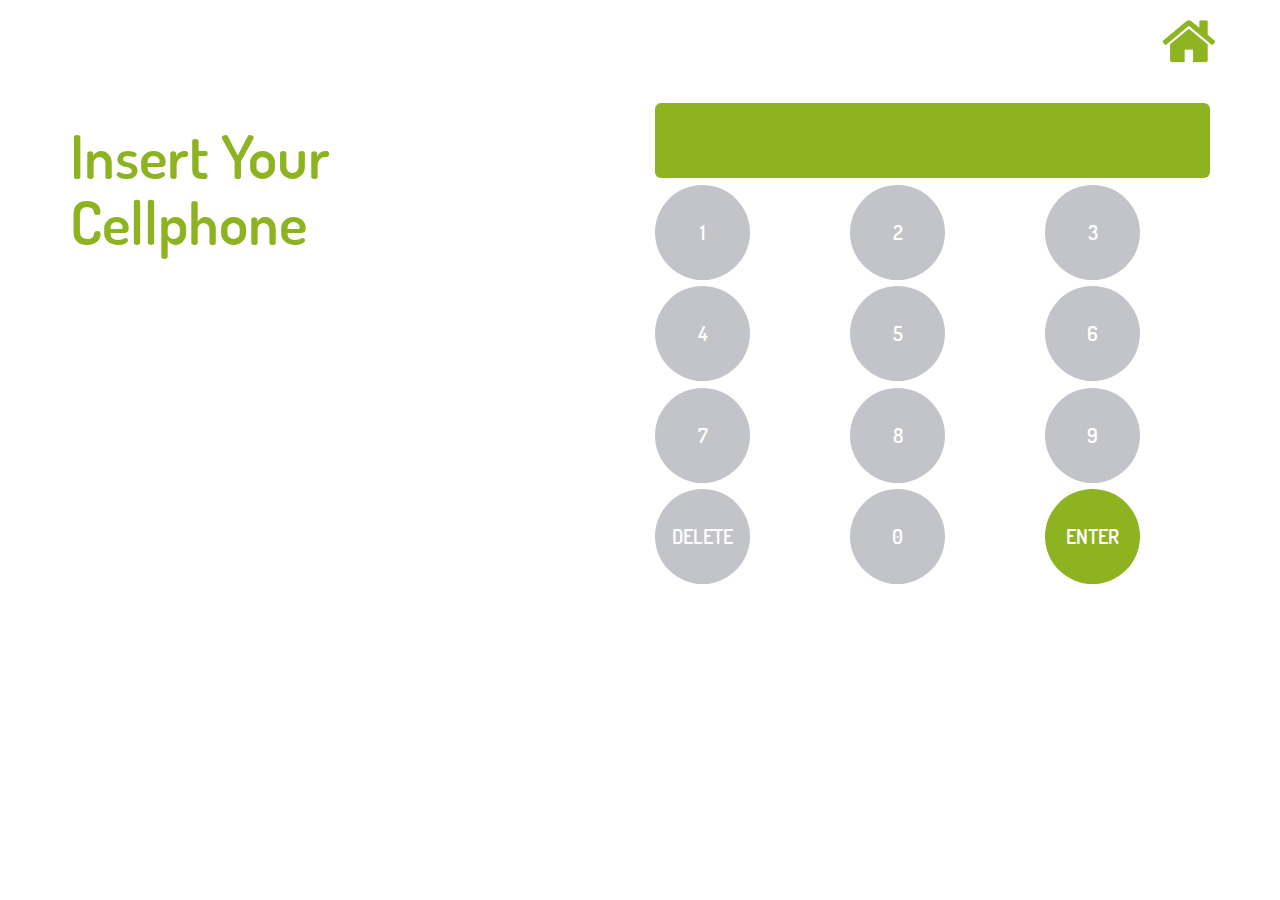
==== cellphone.html @ b0b9cbd7 "initial" ====
<html>
  <head>
  	<link rel="stylesheet" type="text/css" href="css/app.css">
  	<link rel="stylesheet" type="text/css" href="css/bootstrap.min.css">
  </head>
  <body>
  	<br>
  	<div class="text-right home-right">
  		<a href="home.html"><img src="img/icon-home.png"></a>
  	</div>
  	<div class="container content text-center">
  		<div class="row">
  			<div class="col-sm-6">
  				<h1 class="green bold text-left">Insert Your <br>Cellphone</h1>
  			</div>
  			<div class="col-sm-6 device">
          <form action="sms.html">
  				<input class="input-lg device-input" readonly></input>
  				<div class="row">
  					<div class="col-sm-4">
  						<ul class="list-unstyled">
  							<li class="number"><a href="#">1</a></li>
  							<li class="number"><a href="#">4</a></li>
  							<li class="number"><a href="#">7</a></li>
  							<li class="delete"><a href="#">DELETE</a></li>
  						</ul>  					
  					</div>
  					<div class="col-sm-4">
  						<ul class="list-unstyled">
  							<li class="number"><a href="#">2</a></li>
  							<li class="number"><a href="#">5</a></li>
  							<li class="number"><a href="#">8</a></li>
  							<li class="number"><a href="#">0</a></li>
  						</ul>
  					</div>
  					<div class="col-sm-4">
  						<ul class="list-unstyled">
  							<li class="number"><a href="#">3</a></li>
  							<li class="number"><a href="#">6</a></li>
  							<li class="number"><a href="#">9</a></li>
  							<li class="green-bg enter"><a href="#">ENTER</a></li>
  						</ul>
  					</div>
  				</div>
        </form>
  			</div>
  		</div>
  	</div>
    <script type="text/javascript" src="js/jquery 1.11.3.min.js"></script>
    <script type="text/javascript" src="js/global.js"></script>
  </body>
</html>
---- css/app.css ----
@font-face {
  font-family: 'Dosis';

  src: url('../fonts/Dosis-ExtraLight.ttf');
  src: url('../fonts/Dosis-Medium.ttf');
  src: url('../fonts/Dosis-Regular.ttf');
  src: url('../fonts/Dosis-SemiBold.ttf');
}

@font-face{
	font-family: 'Dosis Bold';
	src: url('../fonts/Dosis-Bold.ttf');
  src: url('../fonts/Dosis-ExtraBold.ttf');
}
body{
	font-family: 'Dosis' !important;
	padding: 0px;
	margin: 0px;
}
strong{
	font-family: 'Dosis Bold' !important;
}

body a:hover{
	text-decoration: none;
}

.left-bar{
	background: #99b236;
  position: absolute;
  width: 163px;
  height: 100%;
  border-radius: 0px 30px 30px 0px;
  -webkit-border-radius: 0px 30px 30px 0px;
  text-align: center;
  opacity: 0.8;
}

.left-bar ul li{
  height: 30%;
}

.left-bar a{
	color: #fff; 
	padding-top: 30px; 
	display: block; 
	padding-top: 75px;
}

.left-bar a span{
	margin-top: 5px;
	display: block;
	font-size: 20px;
	font-weight: bold;
}

a:visited, a:hover, a:focus{
	text-decoration: none;
}

.title img{
	width: 491px;
	height: 75px;
}

.menu-btn{
	margin: auto;
	margin-top: 20px;
	border-radius: 50%;
	width: 75px;
	height: 75px;
	background: #fff;
	text-align: center;
	padding: 5px;
}

.menu-btn img{margin: auto;margin-top: 8px;}

.home h1{
	text-align: center;
	font-size: 150px !important;
	font-weight: bold;
	color: #99b236;
	margin-top: 30px;
}

.home .content{text-align: center;}

.title{
	width: 100%; 
	text-align: center; 
	margin-top: 50px;	
}

.green {
	color: #8eb321;
}

.green-bg {
	background-color: #8eb321 !important;
}

.gray-bg {
	background-color: #9b9a9f;
	/*5b5b5f*/
}

.white {
	color: #fff;
}

.bold {
	font-weight: bold;
}

.btn-submit{
	display: block;
	padding-top: 61px !important;
	font-size: 20px !important;
	width: 150px;
	height: 150px;
	background: #99b236;
	color: #fff;
	border-radius: 50% !important;
	-webkit-border-radius: 50% !important;
}

.buy-btn{
	margin-top: 100px;
}

.text-right {
	padding-right: 5%;
}

input {
	width: 100%;
	background-color: #8eb321;
	border: none;
	border-radius: 10px;
	height: 5%;
}

.container.content{
	padding-top: 40px;
}

.content li a {
	color: #fff;
}

.content li {
	background-color: #c3c4c9;
	padding: 30% 0%;
	margin: 4% 0%;
	border-radius: 50%;
}
.content h1, .content5 h1, .content6 h1 {
	font-size: 60px;
}

.device-input{height: 75px !important; color: #fff; font-size: 25px !important;}
.device li{font-size: 20px; padding-top: 33px;}
.device ul li{width: 95px; height: 95px;}

.content5, .content6 {
	padding: 3% 0%;
}
.content5 img, .content6 img {
	width: 40px;
	margin-right: 5px; 
	height: 40px;
}

body th, body td {
	padding: 0px 15px;
	border-style: none solid;
	border-color: #8eb321;
	text-align: center;
}

.clearfix {
	border: 1px solid #fff;
}
.lock, .check {
	display: inline-flex;
	width: 100%;
	padding: 1% 0% 0% 3%;
}
.lock p, .lock table {
	margin-right: 5%;
}
.lock th, .lock td {
	border-color: #fff;
}
.content5 button {
	border-radius: 20px;
	border: 3px solid;
	height: 40px;
}
.content5 button img {
	width: 20px;
}

.content5 button.unlock{padding: 5px 10px;}
.content5 button.unlock img{height: 20px;}

.continue {
	margin-top: 20px;
}
.continue a {
	border-radius: 50%;
	padding: 42px 10px;
	display: block;
  margin: auto;
  width: 100px;
  height: 100px;
}
.user {
	display: inline-flex;
}
.user .table1 {
	margin-left: 50px;
}

.down-arrow::before{
	background-image: url('../img/icon-down_arrow.png');
	background-size: 40px 40px;
	width: 40px;
	height: 40px;
	content: "";
	display: inline-block;
}

.scanner{
	font-size: 40px !important;
	text-align: center;
}

.barcode-area{
	background: url('../img/scanner.png') no-repeat center;
	height: 320px;
}

.barcode-area-wallet{
	background: url('../img/phone-barcode.png') no-repeat center;
	background-size: 200px 300px;
	height: 300px;
	margin-bottom: 30px;
}

.card-area{
	background: url('../img/icon-id_card.png') no-repeat center;
	background-size: 300px 250px;
	height: 250px;
}

.bill-right{
	background: url('../img/money.png') no-repeat center;
	background-size: 300px 250px;
	height: 350px;	
}

.confirm-area{
	height: 250px;
}
.confirm-area img{width: 450px; margin-left: 45px;}

.bill-left{font-size: 30px; padding-top: 100px;}
.content-text{
	padding-top: 50px;
	text-align: center;
	font-size: 25px;
}
.money{font-size: 35px;}

.congratulation{
	position: absolute;
	right: 100px;
	top: 0px;
  background: url('../img/phone2.png') no-repeat center;
	background-size: 150px 450px;
	height: 450px;
	width: 150px;
}

.box-congratz h1{
	font-size: 80px !important;
}
.box-congratz p{font-size: 25px; margin: 0px; font-family: 'Dosis';}
.congratz-footer{font-size: 30px; margin-top: 75px; font-family: 'Dosis';}

a:visited, a:hover, a:focus {
    text-decoration: none !important;
}

.device a:visited{
	color: #fff !important;
}

.left-bar a:visited, .btn-submit, .continue a{
  color: #fff !important;
}

.scanner a:hover{
	color: #9b9a9f;
}
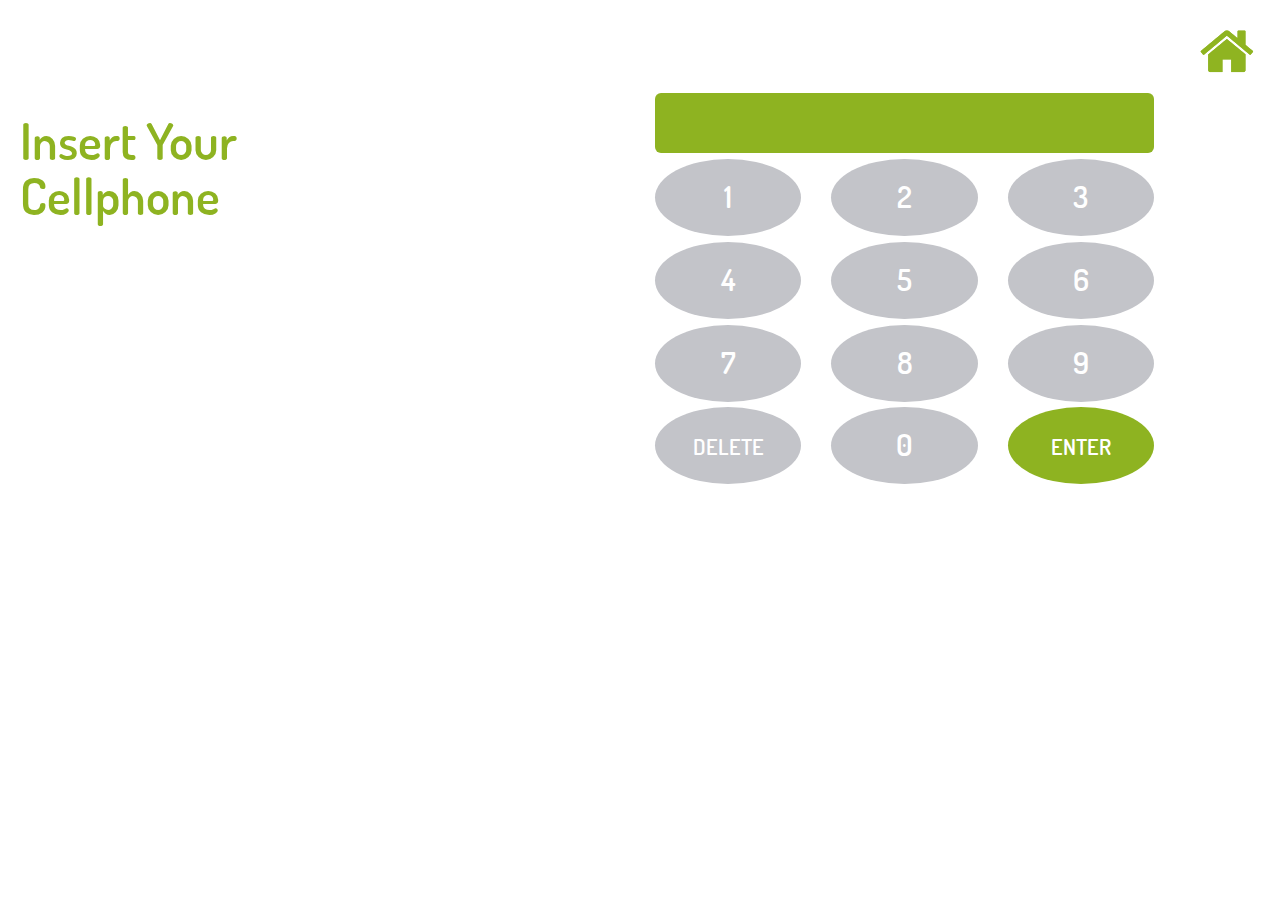
==== commit 6d8cc997: "fixed style for 785x480" ====
--- a/cellphone.html
+++ b/cellphone.html
@@ -8,12 +8,12 @@
   	<div class="text-right home-right">
   		<a href="home.html"><img src="img/icon-home.png"></a>
   	</div>
-  	<div class="container content text-center">
+  	<div class="c-device content text-center">
   		<div class="row">
   			<div class="col-sm-6">
   				<h1 class="green bold text-left">Insert Your <br>Cellphone</h1>
   			</div>
-  			<div class="col-sm-6 device">
+  			<div class="col-sm-5 device">
           <form action="sms.html">
   				<input class="input-lg device-input" readonly></input>
   				<div class="row">
--- a/css/app.css
+++ b/css/app.css
@@ -16,6 +16,7 @@
 	font-family: 'Dosis' !important;
 	padding: 0px;
 	margin: 0px;
+	overflow: hidden;
 }
 strong{
 	font-family: 'Dosis Bold' !important;
@@ -44,7 +45,7 @@
 	color: #fff; 
 	padding-top: 30px; 
 	display: block; 
-	padding-top: 75px;
+	padding-top: 20px;
 }
 
 .left-bar a span{
@@ -59,8 +60,8 @@
 }
 
 .title img{
-	width: 491px;
-	height: 75px;
+	width: 450px;
+	height: 60px;
 }
 
 .menu-btn{
@@ -76,9 +77,12 @@
 
 .menu-btn img{margin: auto;margin-top: 8px;}
 
+.home-right{
+	margin-top: 10px;
+}
 .home h1{
 	text-align: center;
-	font-size: 150px !important;
+	font-size: 130px !important;
 	font-weight: bold;
 	color: #99b236;
 	margin-top: 30px;
@@ -89,7 +93,7 @@
 .title{
 	width: 100%; 
 	text-align: center; 
-	margin-top: 50px;	
+	margin-top: 15px;	
 }
 
 .green {
@@ -126,11 +130,11 @@
 }
 
 .buy-btn{
-	margin-top: 100px;
+	margin-top: 40px;
 }
 
 .text-right {
-	padding-right: 5%;
+	padding-right: 2%;
 }
 
 input {
@@ -156,16 +160,22 @@
 	border-radius: 50%;
 }
 .content h1, .content5 h1, .content6 h1 {
-	font-size: 60px;
-}
-
-.device-input{height: 75px !important; color: #fff; font-size: 25px !important;}
-.device li{font-size: 20px; padding-top: 33px;}
-.device ul li{width: 95px; height: 95px;}
+	font-size: 50px;
+}
+
+.device-input{height: 60px !important; color: #fff; font-size: 25px !important;}
+.device li.number{font-size: 30px; padding-top: 17px;}
+.device li.delete, .device li.enter{font-size: 22px; padding-top: 24px;}
+
+.device ul li{width: 100%; height: 77px;}
 
 .content5, .content6 {
-	padding: 3% 0%;
-}
+
+}
+
+.content5 h2, .content5 h1{margin: 5px 0px;}
+.content6 h2, .content6 h1{margin: 5px 0px;}
+
 .content5 img, .content6 img {
 	width: 40px;
 	margin-right: 5px; 
@@ -206,7 +216,7 @@
 .content5 button.unlock img{height: 20px;}
 
 .continue {
-	margin-top: 20px;
+	margin-top: 15px;
 }
 .continue a {
 	border-radius: 50%;
@@ -239,20 +249,20 @@
 
 .barcode-area{
 	background: url('../img/scanner.png') no-repeat center;
-	height: 320px;
+	height: 250px;
 }
 
 .barcode-area-wallet{
 	background: url('../img/phone-barcode.png') no-repeat center;
-	background-size: 200px 300px;
-	height: 300px;
+	background-size: 200px 235px;
+	height: 235px;
 	margin-bottom: 30px;
 }
 
 .card-area{
 	background: url('../img/icon-id_card.png') no-repeat center;
-	background-size: 300px 250px;
-	height: 250px;
+	background-size: 300px 188px;
+	height: 195px;
 }
 
 .bill-right{
@@ -262,9 +272,9 @@
 }
 
 .confirm-area{
-	height: 250px;
-}
-.confirm-area img{width: 450px; margin-left: 45px;}
+	height: 195px;
+}
+.confirm-area img{width: 345px; margin-left: 45px;}
 
 .bill-left{font-size: 30px; padding-top: 100px;}
 .content-text{
@@ -276,7 +286,7 @@
 
 .congratulation{
 	position: absolute;
-	right: 100px;
+	right: 50px;
 	top: 0px;
   background: url('../img/phone2.png') no-repeat center;
 	background-size: 150px 450px;
@@ -298,10 +308,14 @@
 	color: #fff !important;
 }
 
-.left-bar a:visited, .btn-submit, .continue a{
+.left-bar a:visited, .left-bar a:hover, .btn-submit, .continue a{
   color: #fff !important;
 }
 
 .scanner a:hover{
 	color: #9b9a9f;
-}+}
+
+.c-device{padding: 20px;}
+.no-margin{margin: 0px;}
+.verify h2{font-size: 40px;}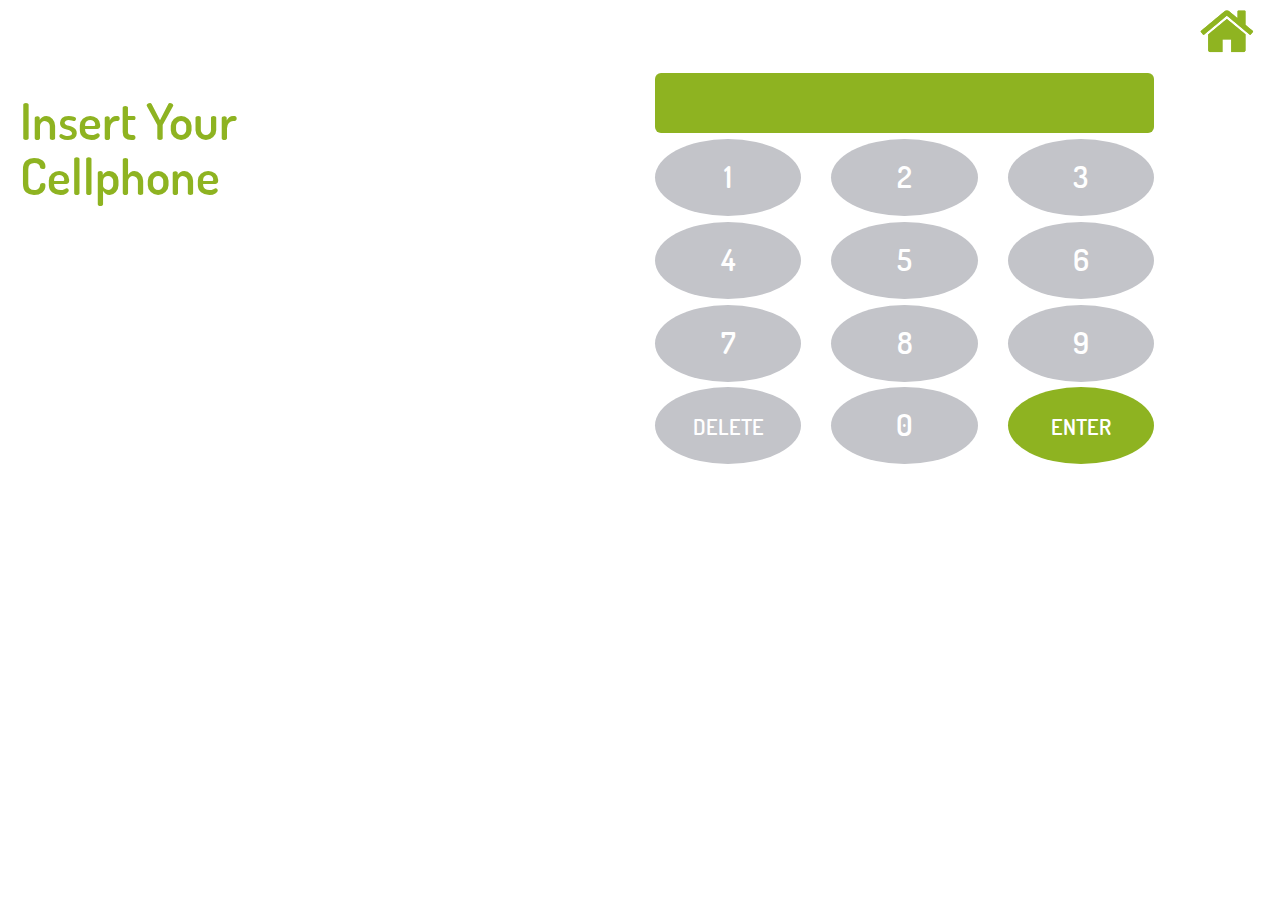
==== commit c556dadd: "fixed small" ====
--- a/cellphone.html
+++ b/cellphone.html
@@ -4,7 +4,6 @@
   	<link rel="stylesheet" type="text/css" href="css/bootstrap.min.css">
   </head>
   <body>
-  	<br>
   	<div class="text-right home-right">
   		<a href="home.html"><img src="img/icon-home.png"></a>
   	</div>
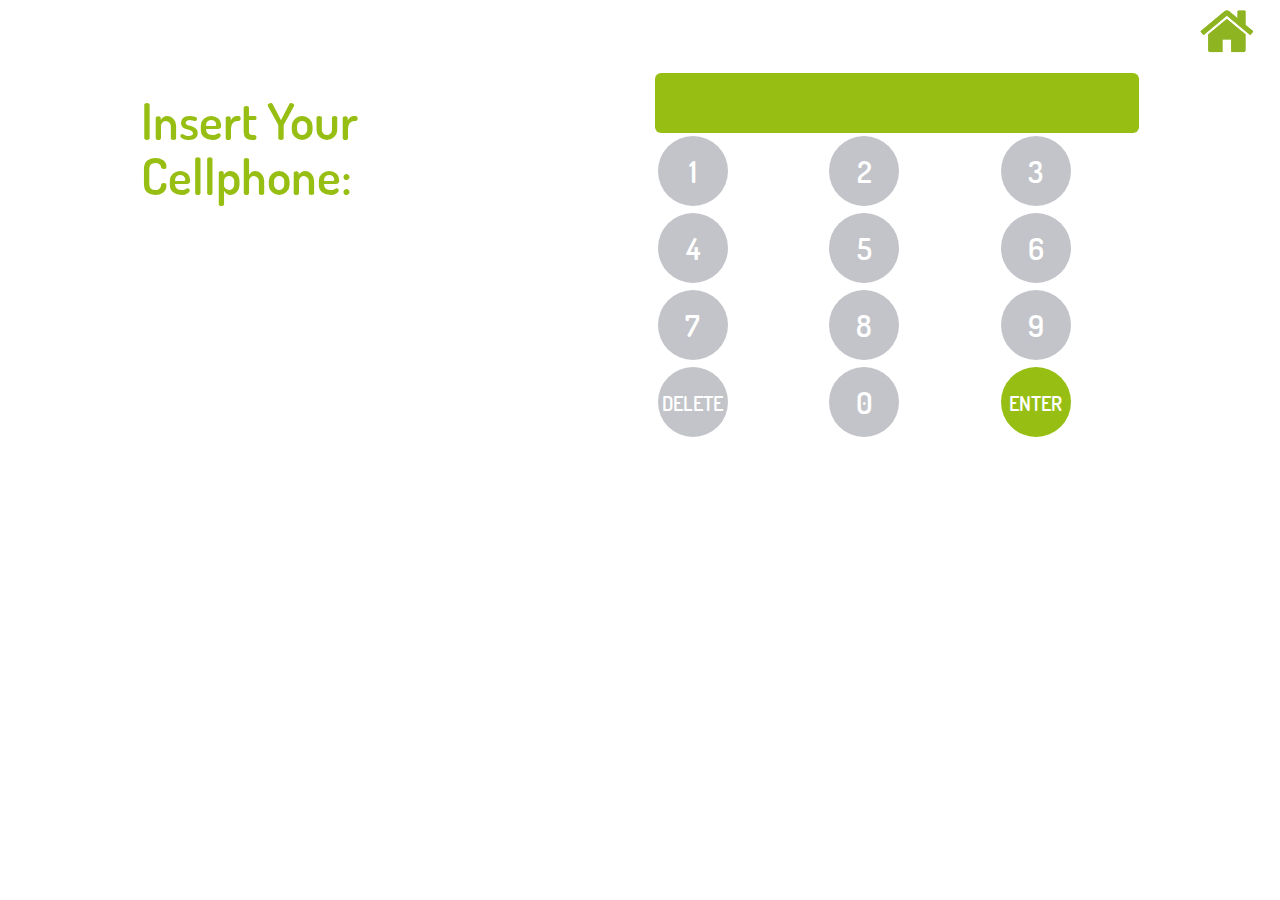
==== commit cec4f971: "fixed style" ====
--- a/cellphone.html
+++ b/cellphone.html
@@ -1,51 +1,53 @@
 <html>
-  <head>
-  	<link rel="stylesheet" type="text/css" href="css/app.css">
-  	<link rel="stylesheet" type="text/css" href="css/bootstrap.min.css">
-  </head>
-  <body>
-  	<div class="text-right home-right">
-  		<a href="home.html"><img src="img/icon-home.png"></a>
-  	</div>
-  	<div class="c-device content text-center">
-  		<div class="row">
-  			<div class="col-sm-6">
-  				<h1 class="green bold text-left">Insert Your <br>Cellphone</h1>
-  			</div>
-  			<div class="col-sm-5 device">
-          <form action="sms.html">
-  				<input class="input-lg device-input" readonly></input>
-  				<div class="row">
-  					<div class="col-sm-4">
-  						<ul class="list-unstyled">
-  							<li class="number"><a href="#">1</a></li>
-  							<li class="number"><a href="#">4</a></li>
-  							<li class="number"><a href="#">7</a></li>
-  							<li class="delete"><a href="#">DELETE</a></li>
-  						</ul>  					
-  					</div>
-  					<div class="col-sm-4">
-  						<ul class="list-unstyled">
-  							<li class="number"><a href="#">2</a></li>
-  							<li class="number"><a href="#">5</a></li>
-  							<li class="number"><a href="#">8</a></li>
-  							<li class="number"><a href="#">0</a></li>
-  						</ul>
-  					</div>
-  					<div class="col-sm-4">
-  						<ul class="list-unstyled">
-  							<li class="number"><a href="#">3</a></li>
-  							<li class="number"><a href="#">6</a></li>
-  							<li class="number"><a href="#">9</a></li>
-  							<li class="green-bg enter"><a href="#">ENTER</a></li>
-  						</ul>
-  					</div>
-  				</div>
-        </form>
-  			</div>
-  		</div>
-  	</div>
-    <script type="text/javascript" src="js/jquery 1.11.3.min.js"></script>
-    <script type="text/javascript" src="js/global.js"></script>
-  </body>
+<head>
+ <link rel="stylesheet" type="text/css" href="css/app.css">
+ <link rel="stylesheet" type="text/css" href="css/bootstrap.min.css">
+</head>
+<body>
+ <div class="text-right home-right">
+  <a href="home.html"><img src="img/icon-home.png"></a>
+</div>
+<div class="c-device content text-center">
+  <div class="row">
+    <div class="col-sm-10 col-sm-offset-1">
+      <div class="col-sm-6">
+      <h1 class="green bold text-left">Insert Your <br>Cellphone:</h1>
+    </div>
+    <div class="col-sm-6 device">
+      <form action="sms.html">
+        <input class="input-lg device-input" readonly></input>
+        <div class="row">
+         <div class="col-sm-4">
+          <ul class="list-unstyled">
+           <li class="number"><a href="#">1</a></li>
+           <li class="number"><a href="#">4</a></li>
+           <li class="number"><a href="#">7</a></li>
+           <li class="delete"><a href="#">DELETE</a></li>
+         </ul>  					
+       </div>
+       <div class="col-sm-4">
+        <ul class="list-unstyled">
+         <li class="number"><a href="#">2</a></li>
+         <li class="number"><a href="#">5</a></li>
+         <li class="number"><a href="#">8</a></li>
+         <li class="number"><a href="#">0</a></li>
+       </ul>
+     </div>
+     <div class="col-sm-4">
+      <ul class="list-unstyled">
+       <li class="number"><a href="#">3</a></li>
+       <li class="number"><a href="#">6</a></li>
+       <li class="number"><a href="#">9</a></li>
+       <li class="enter"><a href="#" class="green-bg">ENTER</a></li>
+     </ul>
+   </div>
+ </div>
+</form>
+</div>
+</div>
+</div>
+</div>
+<script type="text/javascript" src="js/jquery 1.11.3.min.js"></script>
+<script type="text/javascript" src="js/global.js"></script>
+</body>
 </html>--- a/css/app.css
+++ b/css/app.css
@@ -27,14 +27,13 @@
 }
 
 .left-bar{
-	background: #99b236;
+	background: #97be13;
   position: absolute;
-  width: 163px;
+  width: 120px;
   height: 100%;
   border-radius: 0px 30px 30px 0px;
   -webkit-border-radius: 0px 30px 30px 0px;
   text-align: center;
-  opacity: 0.8;
 }
 
 .left-bar ul li{
@@ -57,11 +56,6 @@
 
 a:visited, a:hover, a:focus{
 	text-decoration: none;
-}
-
-.title img{
-	width: 450px;
-	height: 60px;
 }
 
 .menu-btn{
@@ -82,10 +76,11 @@
 }
 .home h1{
 	text-align: center;
-	font-size: 130px !important;
+	font-size: 120px !important;
 	font-weight: bold;
-	color: #99b236;
+	color: #97be13;
 	margin-top: 30px;
+	font-family: 'Dosis Bold';
 }
 
 .home .content{text-align: center;}
@@ -97,15 +92,15 @@
 }
 
 .green {
-	color: #8eb321;
+	color: #97be13;
 }
 
 .green-bg {
-	background-color: #8eb321 !important;
+	background-color: #97be13 !important;
 }
 
 .gray-bg {
-	background-color: #9b9a9f;
+	background-color: #9b9a9f !important;
 	/*5b5b5f*/
 }
 
@@ -118,17 +113,35 @@
 }
 
 .btn-submit{
+  padding: 6px 10px !important;
+	margin-top: 10px;
 	display: block;
-	padding-top: 61px !important;
+	padding-top: 45px !important;
 	font-size: 20px !important;
-	width: 150px;
-	height: 150px;
-	background: #99b236;
+	width: 120px;
+	height: 120px;
+	background: #97be13;
 	color: #fff;
 	border-radius: 50% !important;
 	-webkit-border-radius: 50% !important;
 }
 
+
+.btn-submit:hover, .unlock:hover{
+	color: #ffffff;
+  background-color: #7a990f !important;
+  border-color: #586f0b;
+}
+
+.btn-retake:hover{
+  background: #5b5b5f !important;
+}
+
+.scanner a:hover{
+	color: #7a990f;
+}
+
+
 .buy-btn{
 	margin-top: 40px;
 }
@@ -139,7 +152,7 @@
 
 input {
 	width: 100%;
-	background-color: #8eb321;
+	background-color: #97be13;
 	border: none;
 	border-radius: 10px;
 	height: 5%;
@@ -153,19 +166,25 @@
 	color: #fff;
 }
 
-.content li {
+.content li.number a, .content li.delete a, .content li.enter a{
 	background-color: #c3c4c9;
-	padding: 30% 0%;
-	margin: 4% 0%;
+	padding-top: 15px;
+	display: block;
+	width: 70px;
+	height: 70px;
 	border-radius: 50%;
 }
+
+.content li.delete a, .content li.enter a{padding-top: 22px;}
+
 .content h1, .content5 h1, .content6 h1 {
 	font-size: 50px;
 }
 
 .device-input{height: 60px !important; color: #fff; font-size: 25px !important;}
-.device li.number{font-size: 30px; padding-top: 17px;}
-.device li.delete, .device li.enter{font-size: 22px; padding-top: 24px;}
+.device li{padding: 3px;}
+.device li.number{font-size: 30px;}
+.device li.delete, .device li.enter{font-size: 20px;}
 
 .device ul li{width: 100%; height: 77px;}
 
@@ -185,7 +204,7 @@
 body th, body td {
 	padding: 0px 15px;
 	border-style: none solid;
-	border-color: #8eb321;
+	border-color: #97be13;
 	text-align: center;
 }
 
@@ -238,9 +257,25 @@
 	background-size: 40px 40px;
 	width: 40px;
 	height: 40px;
+	margin-top: 10px;
+	margin-left: 10px;
+	position: absolute;
 	content: "";
 	display: inline-block;
 }
+
+.down-arrow-hover::before{
+	background-image: url('../img/icon-down_arrow-hover.png');
+	background-size: 40px 40px;
+	width: 40px;
+	height: 40px;
+	margin-top: 10px;
+	margin-left: 10px;
+	position: absolute;
+	content: "";
+	display: inline-block;
+}
+
 
 .scanner{
 	font-size: 40px !important;
@@ -250,18 +285,20 @@
 .barcode-area{
 	background: url('../img/scanner.png') no-repeat center;
 	height: 250px;
+	margin-bottom: 10px;
 }
 
 .barcode-area-wallet{
 	background: url('../img/phone-barcode.png') no-repeat center;
-	background-size: 200px 235px;
+	background-size: 160px 235px;
 	height: 235px;
 	margin-bottom: 30px;
 }
 
 .card-area{
+	margin-top: 10px;
 	background: url('../img/icon-id_card.png') no-repeat center;
-	background-size: 300px 188px;
+	background-size: 250px 188px;
 	height: 195px;
 }
 
@@ -312,10 +349,13 @@
   color: #fff !important;
 }
 
-.scanner a:hover{
-	color: #9b9a9f;
-}
 
 .c-device{padding: 20px;}
 .no-margin{margin: 0px;}
-.verify h2{font-size: 40px;}+.verify h2{font-size: 40px;}
+.left-bar a:hover{
+	color: #7a990f !important;
+}
+.no-padding-right{
+  padding-right: 0px;
+}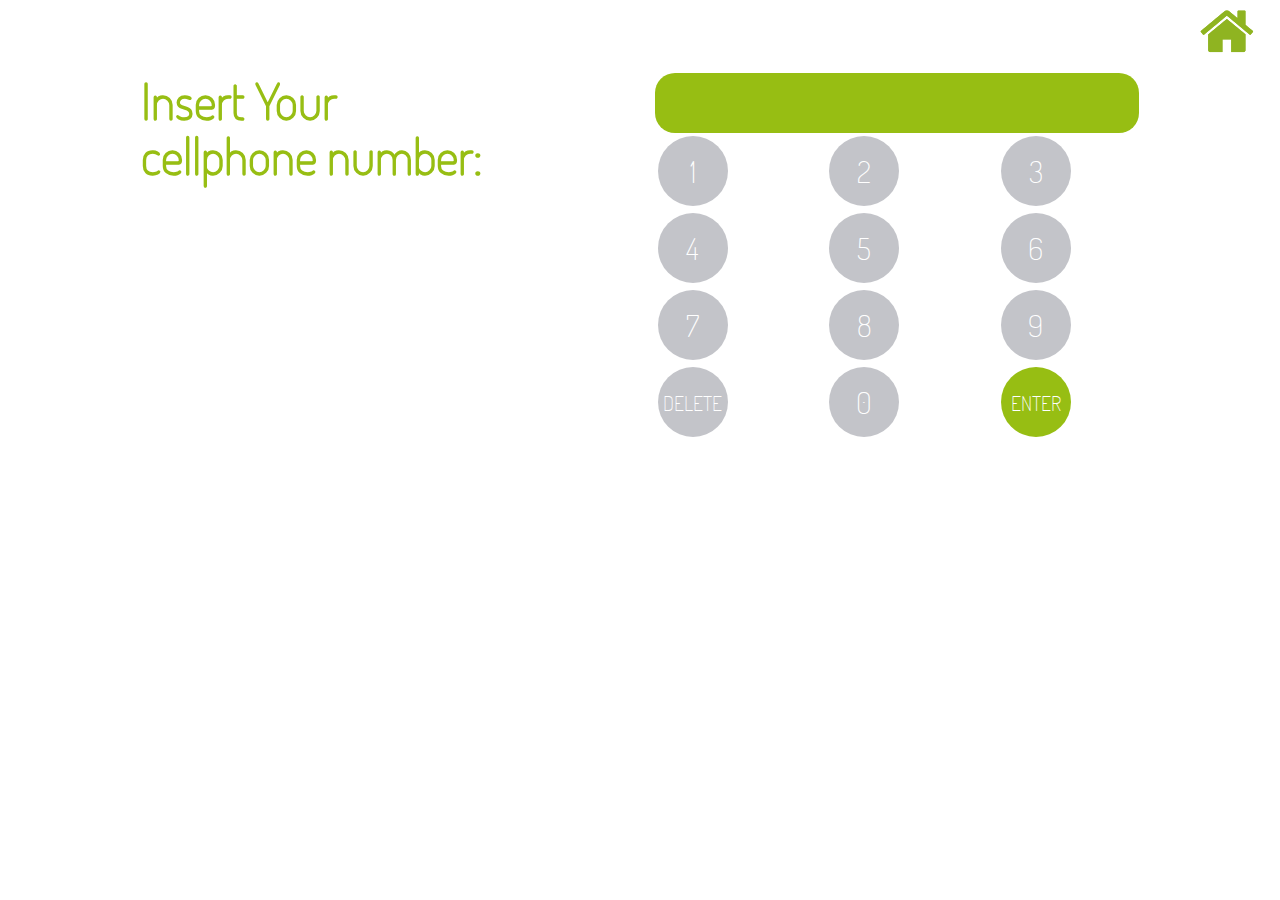
==== commit 66755f18: "feedback #1" ====
--- a/cellphone.html
+++ b/cellphone.html
@@ -11,7 +11,7 @@
   <div class="row">
     <div class="col-sm-10 col-sm-offset-1">
       <div class="col-sm-6">
-      <h1 class="green bold text-left">Insert Your <br>Cellphone:</h1>
+      <h1 class="green bold text-left no-margin">Insert Your <br>cellphone number:</h1>
     </div>
     <div class="col-sm-6 device">
       <form action="sms.html">
--- a/css/app.css
+++ b/css/app.css
@@ -1,12 +1,15 @@
 @font-face {
   font-family: 'Dosis';
 
+  src: url('../fonts/Dosis-Regular.ttf');
+  src: url('../fonts/Dosis-Medium.ttf');
   src: url('../fonts/Dosis-ExtraLight.ttf');
-  src: url('../fonts/Dosis-Medium.ttf');
-  src: url('../fonts/Dosis-Regular.ttf');
-  src: url('../fonts/Dosis-SemiBold.ttf');
-}
-
+}
+
+@font-face{
+	font-family: 'Dosis Semibold';
+	src: url('../fonts/Dosis-SemiBold.ttf');
+}
 @font-face{
 	font-family: 'Dosis Bold';
 	src: url('../fonts/Dosis-Bold.ttf');
@@ -80,7 +83,7 @@
 	font-weight: bold;
 	color: #97be13;
 	margin-top: 30px;
-	font-family: 'Dosis Bold';
+	font-family: 'Dosis Semibold';
 }
 
 .home .content{text-align: center;}
@@ -88,7 +91,7 @@
 .title{
 	width: 100%; 
 	text-align: center; 
-	margin-top: 15px;	
+	margin-top: 30px;	
 }
 
 .green {
@@ -181,7 +184,7 @@
 	font-size: 50px;
 }
 
-.device-input{height: 60px !important; color: #fff; font-size: 25px !important;}
+.device-input{height: 60px !important; color: #fff; font-size: 25px !important; border-radius: 20px !important;}
 .device li{padding: 3px;}
 .device li.number{font-size: 30px;}
 .device li.delete, .device li.enter{font-size: 20px;}
@@ -304,8 +307,11 @@
 
 .bill-right{
 	background: url('../img/money.png') no-repeat center;
-	background-size: 300px 250px;
-	height: 350px;	
+	background-size: 250px 200px;
+	height: 200px;	
+	position: absolute;
+	right: 50px;
+	margin-top: 75px;
 }
 
 .confirm-area{
@@ -358,4 +364,5 @@
 }
 .no-padding-right{
   padding-right: 0px;
-}+}
+.limit{margin-top: 10px;}